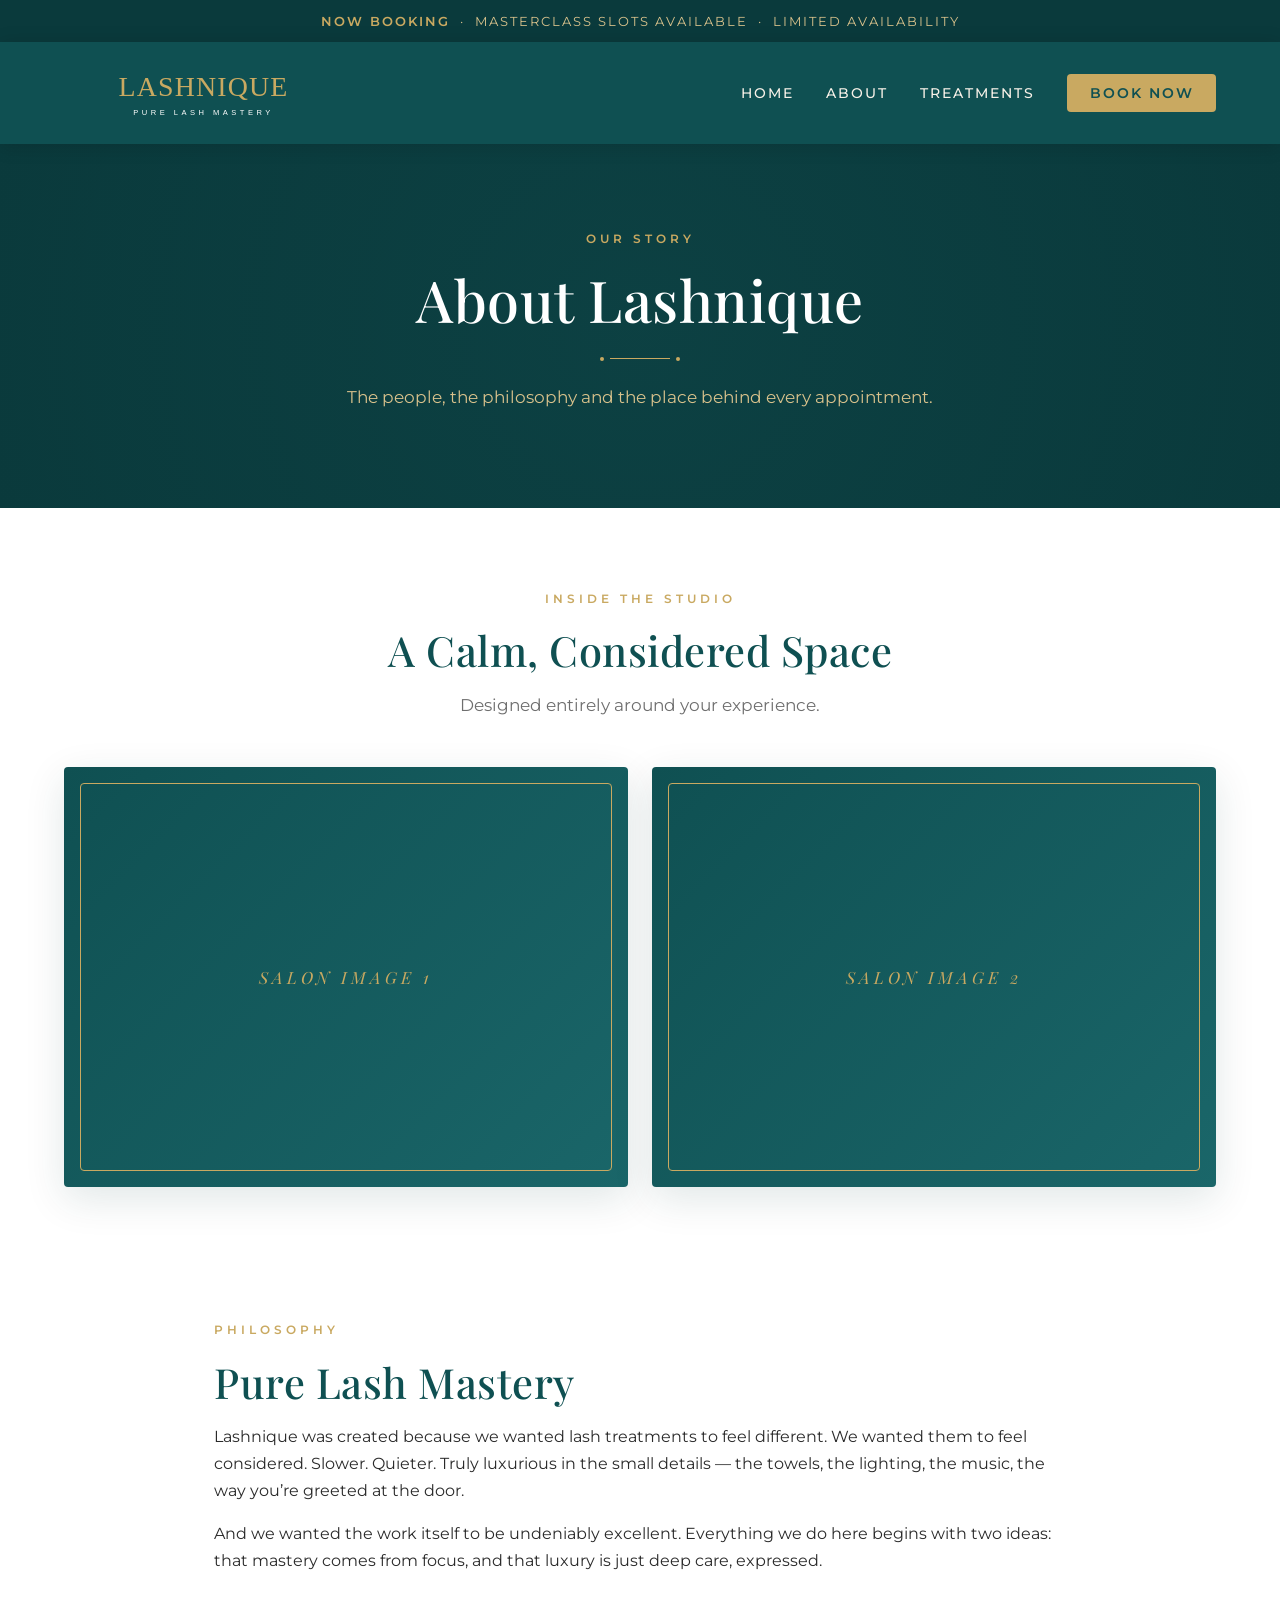
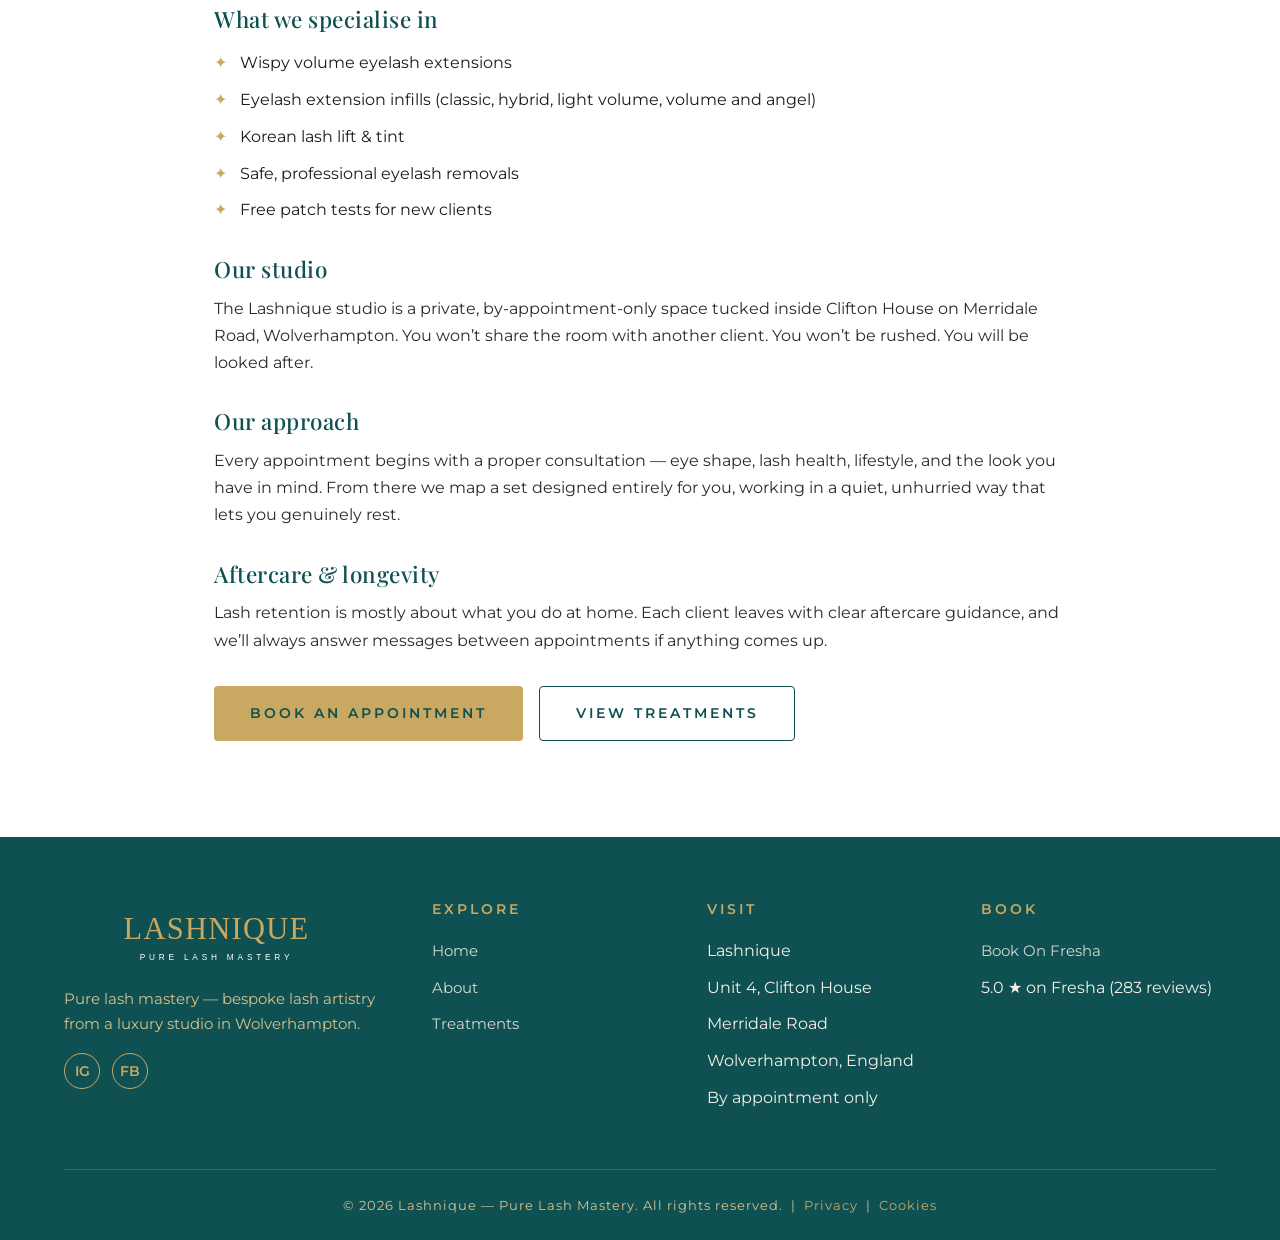
==== about.html @ 1be9c2ba "Add files via upload" ====
<!DOCTYPE html>
<html lang="en">
<head>
  <meta charset="UTF-8" />
  <meta name="viewport" content="width=device-width, initial-scale=1.0" />
  <title>About &mdash; Lashnique</title>
  <meta name="description" content="The story behind Lashnique &mdash; a luxury lash studio in Wolverhampton dedicated to pure lash mastery." />
  <link rel="icon" type="image/svg+xml" href="images/logo.svg" />
  <link rel="preconnect" href="https://fonts.googleapis.com" />
  <link rel="preconnect" href="https://fonts.gstatic.com" crossorigin />
  <link href="https://fonts.googleapis.com/css2?family=Playfair+Display:wght@400;500;600&family=Montserrat:wght@300;400;500;600;700&display=swap" rel="stylesheet" />
  <link rel="stylesheet" href="styles.css" />
</head>
<body>

  <div class="topbar">
    <div class="container"><strong>Now Booking</strong> &nbsp;&middot;&nbsp; Masterclass Slots Available &nbsp;&middot;&nbsp; Limited Availability</div>
  </div>

  <header class="site-header">
    <div class="nav-wrap">
      <a href="index.html" class="logo" aria-label="Lashnique home">
        <img src="images/logo-horizontal.svg" alt="Lashnique - Pure Lash Mastery" />
      </a>
      <button class="menu-toggle" aria-label="Open menu" onclick="document.getElementById('navLinks').classList.toggle('open')">&#9776;</button>
      <ul class="nav-links" id="navLinks">
        <li><a href="index.html">Home</a></li>
        <li><a href="about.html">About</a></li>
        <li><a href="appointments.html">Treatments</a></li>
        <li><a href="book.html" target="_blank" rel="noopener noreferrer" class="nav-cta">Book Now</a></li>
      </ul>
    </div>
  </header>

  <section class="page-header">
    <div class="container">
      <span class="eyebrow">Our Story</span>
      <h1>About Lashnique</h1>
      <div class="divider"></div>
      <p>The people, the philosophy and the place behind every appointment.</p>
    </div>
  </section>

  <!-- Salon Gallery -->
  <section class="salon-gallery-section">
    <div class="container">
      <span class="eyebrow" style="display:block;text-align:center;">Inside The Studio</span>
      <h2 class="section-title">A Calm, Considered Space</h2>
      <p class="section-sub">Designed entirely around your experience.</p>

      <div class="salon-gallery">
        <!-- Replace placeholder-text with: <img src="images/salon-1.jpg" alt="Lashnique studio interior" /> -->
        <div class="salon-image">
          <div class="placeholder-text">SALON IMAGE 1</div>
        </div>
        <!-- Replace placeholder-text with: <img src="images/salon-2.jpg" alt="Lashnique treatment room" /> -->
        <div class="salon-image">
          <div class="placeholder-text">SALON IMAGE 2</div>
        </div>
      </div>
    </div>
  </section>

  <section class="content-block">
    <div class="container">
      <span class="eyebrow">Philosophy</span>
      <h2>Pure Lash Mastery</h2>
      <p>Lashnique was created because we wanted lash treatments to feel different. We wanted them to feel considered. Slower. Quieter. Truly luxurious in the small details &mdash; the towels, the lighting, the music, the way you&rsquo;re greeted at the door.</p>
      <p>And we wanted the work itself to be undeniably excellent. Everything we do here begins with two ideas: that mastery comes from focus, and that luxury is just deep care, expressed.</p>

      <h3>What we specialise in</h3>
      <ul>
        <li>Wispy volume eyelash extensions</li>
        <li>Eyelash extension infills (classic, hybrid, light volume, volume and angel)</li>
        <li>Korean lash lift &amp; tint</li>
        <li>Safe, professional eyelash removals</li>
        <li>Free patch tests for new clients</li>
      </ul>

      <h3>Our studio</h3>
      <p>The Lashnique studio is a private, by-appointment-only space tucked inside Clifton House on Merridale Road, Wolverhampton. You won&rsquo;t share the room with another client. You won&rsquo;t be rushed. You will be looked after.</p>

      <h3>Our approach</h3>
      <p>Every appointment begins with a proper consultation &mdash; eye shape, lash health, lifestyle, and the look you have in mind. From there we map a set designed entirely for you, working in a quiet, unhurried way that lets you genuinely rest.</p>

      <h3>Aftercare &amp; longevity</h3>
      <p>Lash retention is mostly about what you do at home. Each client leaves with clear aftercare guidance, and we&rsquo;ll always answer messages between appointments if anything comes up.</p>

      <p style="margin-top: 2rem;">
        <a href="book.html" target="_blank" rel="noopener noreferrer" class="btn btn-primary">Book An Appointment</a>
        &nbsp;&nbsp;
        <a href="appointments.html" class="btn btn-outline" style="color: var(--teal-deep); border-color: var(--teal-deep);">View Treatments</a>
      </p>
    </div>
  </section>

  <footer class="site-footer">
    <div class="container">
      <div class="footer-grid">
        <div class="footer-brand">
          <img src="images/logo-horizontal.svg" alt="Lashnique" />
          <p>Pure lash mastery &mdash; bespoke lash artistry from a luxury studio in Wolverhampton.</p>
          <div class="socials">
            <a href="https://www.instagram.com/lashnique/" target="_blank" rel="noopener noreferrer" aria-label="Instagram">IG</a>
            <a href="https://www.facebook.com/lashniquesalon" target="_blank" rel="noopener noreferrer" aria-label="Facebook">FB</a>
          </div>
        </div>
        <div>
          <h4>Explore</h4>
          <ul>
            <li><a href="index.html">Home</a></li>
            <li><a href="about.html">About</a></li>
            <li><a href="appointments.html">Treatments</a></li>
              </ul>
        </div>
        <div>
          <h4>Visit</h4>
          <ul>
            <li>Lashnique</li>
            <li>Unit 4, Clifton House</li>
            <li>Merridale Road</li>
            <li>Wolverhampton, England</li>
            <li>By appointment only</li>
          </ul>
        </div>
        <div>
          <h4>Book</h4>
          <ul>
            <li><a href="book.html" target="_blank" rel="noopener noreferrer">Book On Fresha</a></li>
            <li>5.0 &#9733; on Fresha (283 reviews)</li>
          </ul>
        </div>
      </div>
      <div class="footer-bottom">
        &copy; 2026 Lashnique &mdash; Pure Lash Mastery. All rights reserved. &nbsp;|&nbsp;
        <a href="#">Privacy</a> &nbsp;|&nbsp; <a href="#">Cookies</a>
      </div>
    </div>
  </footer>

</body>
</html>
---- styles.css ----
/* =========================================================
   LASHNIQUE - Pure Lash Mastery
   Theme: Deep teal + gold luxury
   ========================================================= */

:root {
  --teal-deep:   #0f5052;   /* primary background */
  --teal-darker: #0a3a3c;   /* darker accent */
  --teal-soft:   #1a6669;   /* hover / subtle */
  --gold:        #c9a961;   /* primary gold */
  --gold-bright: #e0c074;   /* hover gold */
  --gold-soft:   #d9c28c;   /* soft accents */
  --cream:       #f7f1e8;   /* light cream / page bg */
  --white:       #ffffff;
  --ink:         #1a1a1a;
  --muted:       #6e6e6e;
  --border:      rgba(201, 169, 97, 0.25);

  --serif:  'Playfair Display', 'Cormorant Garamond', Georgia, 'Times New Roman', serif;
  --sans:   'Montserrat', 'Helvetica Neue', Arial, sans-serif;

  --maxw: 1200px;
  --radius: 4px;
  --shadow-soft: 0 10px 30px rgba(10, 58, 60, 0.08);
  --shadow-card: 0 12px 40px rgba(10, 58, 60, 0.12);
}

/* ---------- Reset ---------- */
* { box-sizing: border-box; margin: 0; padding: 0; }

html { scroll-behavior: smooth; }

body {
  font-family: var(--sans);
  font-size: 16px;
  line-height: 1.7;
  color: var(--ink);
  background: var(--cream);
  -webkit-font-smoothing: antialiased;
  -moz-osx-font-smoothing: grayscale;
}

img { max-width: 100%; height: auto; display: block; }
a { color: inherit; text-decoration: none; transition: color .25s ease; }

/* ---------- Typography ---------- */
h1, h2, h3, h4 {
  font-family: var(--serif);
  font-weight: 500;
  line-height: 1.2;
  color: var(--teal-deep);
  letter-spacing: 0.5px;
}

h1 { font-size: clamp(2rem, 5vw, 3.6rem); }
h2 { font-size: clamp(1.6rem, 3.5vw, 2.6rem); margin-bottom: 1rem; }
h3 { font-size: 1.4rem; margin-bottom: 0.75rem; }

p  { margin-bottom: 1rem; color: #2a2a2a; }

.eyebrow {
  display: inline-block;
  font-family: var(--sans);
  font-size: 0.78rem;
  font-weight: 600;
  letter-spacing: 4px;
  text-transform: uppercase;
  color: var(--gold);
  margin-bottom: 1rem;
}

.section-title {
  text-align: center;
  margin-bottom: 1rem;
}

.section-sub {
  text-align: center;
  max-width: 720px;
  margin: 0 auto 3rem;
  color: var(--muted);
  font-size: 1.05rem;
}

/* ---------- Layout ---------- */
.container {
  width: 100%;
  max-width: var(--maxw);
  margin: 0 auto;
  padding: 0 1.5rem;
}

section { padding: 5rem 0; }

/* ---------- Top Bar ---------- */
.topbar {
  background: var(--teal-darker);
  color: var(--gold-soft);
  font-size: 0.82rem;
  letter-spacing: 2px;
  text-transform: uppercase;
  padding: 0.6rem 0;
  text-align: center;
}

.topbar strong { color: var(--gold); font-weight: 600; }

/* ---------- Header / Nav ---------- */
.site-header {
  background: var(--teal-deep);
  position: sticky;
  top: 0;
  z-index: 100;
  box-shadow: 0 2px 18px rgba(0,0,0,0.15);
}

.nav-wrap {
  display: flex;
  align-items: center;
  justify-content: space-between;
  padding: 1.2rem 1.5rem;
  max-width: var(--maxw);
  margin: 0 auto;
  gap: 1.5rem;
}

.logo img {
  height: 64px;
  width: auto;
}

.nav-links {
  display: flex;
  list-style: none;
  gap: 2rem;
  align-items: center;
}

.nav-links a {
  color: var(--cream);
  font-size: 0.85rem;
  font-weight: 500;
  letter-spacing: 2px;
  text-transform: uppercase;
  position: relative;
  padding: 0.4rem 0;
}

.nav-links a:hover { color: var(--gold); }

.nav-links a::after {
  content: '';
  position: absolute;
  left: 0; right: 0; bottom: 0;
  height: 1px;
  background: var(--gold);
  transform: scaleX(0);
  transform-origin: center;
  transition: transform .3s ease;
}

.nav-links a:hover::after { transform: scaleX(1); }

.nav-cta {
  background: var(--gold);
  color: var(--teal-deep) !important;
  padding: 0.7rem 1.4rem !important;
  border-radius: var(--radius);
  font-weight: 600 !important;
}

.nav-cta:hover {
  background: var(--gold-bright);
}

.nav-cta::after { display: none !important; }

.menu-toggle {
  display: none;
  background: none;
  border: 0;
  color: var(--gold);
  font-size: 1.6rem;
  cursor: pointer;
}

/* ---------- Buttons ---------- */
.btn {
  display: inline-block;
  padding: 0.95rem 2.2rem;
  font-family: var(--sans);
  font-size: 0.85rem;
  font-weight: 600;
  letter-spacing: 3px;
  text-transform: uppercase;
  border-radius: var(--radius);
  cursor: pointer;
  transition: all .3s ease;
  border: 1px solid transparent;
}

.btn-primary {
  background: var(--gold);
  color: var(--teal-deep);
}

.btn-primary:hover {
  background: var(--gold-bright);
  transform: translateY(-2px);
  box-shadow: 0 10px 24px rgba(201,169,97,0.35);
}

.btn-outline {
  background: transparent;
  color: var(--gold);
  border-color: var(--gold);
}

.btn-outline:hover {
  background: var(--gold);
  color: var(--teal-deep);
}

.btn-light {
  background: var(--cream);
  color: var(--teal-deep);
}

.btn-light:hover { background: var(--white); }

/* ---------- Hero ---------- */
.hero {
  background:
    linear-gradient(rgba(10, 58, 60, 0.78), rgba(10, 58, 60, 0.78)),
    radial-gradient(circle at 30% 30%, #16686b 0%, #0a3a3c 70%);
  color: var(--cream);
  padding: 7rem 1.5rem 6rem;
  text-align: center;
  position: relative;
  overflow: hidden;
}

.hero::before {
  content: '';
  position: absolute;
  inset: 0;
  background-image:
    radial-gradient(circle at 20% 20%, rgba(201,169,97,0.08), transparent 40%),
    radial-gradient(circle at 80% 80%, rgba(201,169,97,0.06), transparent 40%);
  pointer-events: none;
}

.hero-inner { position: relative; max-width: 900px; margin: 0 auto; }

.hero h1 {
  color: var(--white);
  font-size: clamp(2.2rem, 5vw, 4rem);
  margin-bottom: 1.5rem;
}

.hero h1 .accent { color: var(--gold); font-style: italic; }

.hero p.lead {
  font-size: 1.15rem;
  color: var(--gold-soft);
  max-width: 640px;
  margin: 0 auto 2.5rem;
}

.hero-actions {
  display: flex;
  gap: 1rem;
  justify-content: center;
  flex-wrap: wrap;
}

.divider {
  width: 60px;
  height: 1px;
  background: var(--gold);
  margin: 1.5rem auto;
  position: relative;
}
.divider::before, .divider::after {
  content: '';
  position: absolute;
  top: 50%;
  width: 4px; height: 4px;
  background: var(--gold);
  border-radius: 50%;
  transform: translateY(-50%);
}
.divider::before { left: -10px; }
.divider::after  { right: -10px; }

/* ---------- About snippet ---------- */
.about-snippet {
  background: var(--white);
}

.about-grid {
  display: grid;
  grid-template-columns: 1fr 1fr;
  gap: 4rem;
  align-items: center;
}

.about-image {
  background: linear-gradient(135deg, var(--teal-deep), var(--teal-soft));
  height: 460px;
  border-radius: var(--radius);
  position: relative;
  overflow: hidden;
  box-shadow: var(--shadow-card);
}

.about-image::before {
  content: '';
  position: absolute;
  inset: 24px;
  border: 1px solid var(--gold);
  border-radius: var(--radius);
  pointer-events: none;
}

.about-image .badge {
  position: absolute;
  bottom: 20px;
  right: 20px;
  background: var(--gold);
  color: var(--teal-deep);
  padding: 0.8rem 1.2rem;
  border-radius: var(--radius);
  font-family: var(--serif);
  font-size: 0.95rem;
  font-weight: 600;
}

.about-image .placeholder-text {
  position: absolute;
  inset: 0;
  display: flex;
  align-items: center;
  justify-content: center;
  color: var(--gold);
  font-family: var(--serif);
  font-style: italic;
  font-size: 1.2rem;
  letter-spacing: 4px;
  text-align: center;
  padding: 2rem;
}

.about-text h2 { text-align: left; }

/* ---------- Services Cards ---------- */
.services {
  background: var(--cream);
}

.cards {
  display: grid;
  grid-template-columns: repeat(auto-fit, minmax(280px, 1fr));
  gap: 2rem;
  margin-top: 2rem;
}

.card {
  background: var(--white);
  border-radius: var(--radius);
  padding: 2.5rem 2rem;
  text-align: center;
  box-shadow: var(--shadow-soft);
  border-top: 3px solid var(--gold);
  transition: transform .3s ease, box-shadow .3s ease;
}

.card:hover {
  transform: translateY(-6px);
  box-shadow: var(--shadow-card);
}

.card .icon {
  width: 56px;
  height: 56px;
  margin: 0 auto 1.2rem;
  border-radius: 50%;
  background: var(--teal-deep);
  color: var(--gold);
  display: grid;
  place-items: center;
  font-family: var(--serif);
  font-size: 1.4rem;
  font-style: italic;
}

.card h3 {
  color: var(--teal-deep);
  margin-bottom: 0.6rem;
}

.card p {
  color: var(--muted);
  font-size: 0.95rem;
  margin-bottom: 1.5rem;
}

.card a {
  color: var(--gold);
  font-weight: 600;
  font-size: 0.82rem;
  letter-spacing: 2px;
  text-transform: uppercase;
}

.card a:hover { color: var(--teal-soft); }

/* ---------- Training feature ---------- */
.training-feature {
  background: var(--teal-deep);
  color: var(--cream);
}

.training-feature h2 { color: var(--white); }
.training-feature .eyebrow { color: var(--gold-soft); }
.training-feature .section-sub { color: var(--gold-soft); }

.course-grid {
  display: grid;
  grid-template-columns: repeat(auto-fit, minmax(260px, 1fr));
  gap: 1.5rem;
  margin-top: 2rem;
}

.course {
  background: rgba(255,255,255,0.04);
  border: 1px solid var(--border);
  padding: 1.8rem;
  border-radius: var(--radius);
  transition: all .3s ease;
}

.course:hover {
  border-color: var(--gold);
  background: rgba(201,169,97,0.06);
}

.course h3 {
  color: var(--gold);
  font-size: 1.15rem;
  margin-bottom: 0.6rem;
}

.course p {
  color: var(--cream);
  font-size: 0.92rem;
  opacity: 0.85;
  margin-bottom: 1rem;
}

.course .price {
  font-family: var(--serif);
  font-style: italic;
  color: var(--gold);
  font-size: 1.1rem;
}

.training-cta {
  text-align: center;
  margin-top: 3rem;
}

/* ---------- Appointments split ---------- */
.appointments-split {
  background: var(--white);
}

.split-grid {
  display: grid;
  grid-template-columns: 1fr 1fr;
  gap: 0;
  border-radius: var(--radius);
  overflow: hidden;
  box-shadow: var(--shadow-card);
}

.split-image {
  background: linear-gradient(135deg, var(--teal-soft), var(--teal-deep));
  min-height: 460px;
  position: relative;
}

.split-image::before {
  content: 'APPOINTMENTS';
  position: absolute;
  inset: 0;
  display: grid;
  place-items: center;
  font-family: var(--serif);
  font-style: italic;
  letter-spacing: 8px;
  color: var(--gold);
  font-size: 1.4rem;
}

.split-content {
  background: var(--cream);
  padding: 3.5rem;
  display: flex;
  flex-direction: column;
  justify-content: center;
}

.split-content h2 { text-align: left; }

/* ---------- Reviews ---------- */
.reviews {
  background: var(--cream);
}

.reviews-stars {
  display: flex;
  justify-content: center;
  gap: 6px;
  color: var(--gold);
  font-size: 1.4rem;
  margin-bottom: 0.5rem;
}

.reviews-meta {
  text-align: center;
  color: var(--muted);
  font-size: 0.95rem;
  margin-bottom: 3rem;
}

.review-grid {
  display: grid;
  grid-template-columns: repeat(auto-fit, minmax(300px, 1fr));
  gap: 1.5rem;
}

.review {
  background: var(--white);
  padding: 2rem;
  border-radius: var(--radius);
  box-shadow: var(--shadow-soft);
  border-left: 3px solid var(--gold);
  display: flex;
  flex-direction: column;
}

.review .stars {
  color: var(--gold);
  margin-bottom: 0.8rem;
  letter-spacing: 2px;
}

.review p {
  color: #333;
  font-size: 0.95rem;
  font-style: italic;
  flex: 1;
}

.review .reviewer {
  margin-top: 1rem;
  font-weight: 600;
  color: var(--teal-deep);
  font-size: 0.95rem;
}

.review .source {
  font-size: 0.78rem;
  color: var(--muted);
  letter-spacing: 1px;
  text-transform: uppercase;
}

/* ---------- Newsletter ---------- */
.newsletter {
  background: var(--teal-darker);
  color: var(--cream);
  text-align: center;
}

.newsletter h2 { color: var(--white); }
.newsletter p { color: var(--gold-soft); max-width: 540px; margin: 0 auto 2rem; }

.newsletter-form {
  display: flex;
  max-width: 480px;
  margin: 0 auto;
  gap: 0.5rem;
  flex-wrap: wrap;
  justify-content: center;
}

.newsletter-form input {
  flex: 1;
  min-width: 220px;
  padding: 0.95rem 1.2rem;
  border: 1px solid var(--border);
  background: rgba(255,255,255,0.05);
  color: var(--white);
  border-radius: var(--radius);
  font-family: var(--sans);
  font-size: 0.95rem;
}

.newsletter-form input::placeholder { color: rgba(247,241,232,0.5); }

.newsletter-form input:focus {
  outline: none;
  border-color: var(--gold);
  background: rgba(255,255,255,0.08);
}

/* ---------- Footer ---------- */
.site-footer {
  background: var(--teal-deep);
  color: var(--cream);
  padding: 4rem 0 1.5rem;
}

.footer-grid {
  display: grid;
  grid-template-columns: 1.4fr 1fr 1fr 1fr;
  gap: 2.5rem;
  padding-bottom: 3rem;
  border-bottom: 1px solid var(--border);
}

.footer-brand img { height: 70px; margin-bottom: 1rem; }

.footer-brand p {
  color: var(--gold-soft);
  font-size: 0.92rem;
  max-width: 320px;
}

.footer-grid h4 {
  color: var(--gold);
  font-family: var(--sans);
  font-size: 0.85rem;
  letter-spacing: 3px;
  text-transform: uppercase;
  margin-bottom: 1.2rem;
  font-weight: 600;
}

.footer-grid ul { list-style: none; }
.footer-grid li { margin-bottom: 0.6rem; }
.footer-grid li a {
  color: var(--cream);
  font-size: 0.92rem;
  opacity: 0.85;
}
.footer-grid li a:hover { color: var(--gold); opacity: 1; }

.socials {
  display: flex;
  gap: 0.75rem;
  margin-top: 0.5rem;
}

.socials a {
  width: 36px; height: 36px;
  border: 1px solid var(--gold);
  border-radius: 50%;
  display: grid;
  place-items: center;
  font-size: 0.85rem;
  font-weight: 600;
  color: var(--gold);
  transition: all .25s ease;
}

.socials a:hover { background: var(--gold); color: var(--teal-deep); }

.footer-bottom {
  padding-top: 1.5rem;
  text-align: center;
  font-size: 0.82rem;
  color: var(--gold-soft);
  letter-spacing: 1px;
}

.footer-bottom a { color: var(--gold); }

/* ---------- Salon Gallery (About page) ---------- */
.salon-gallery-section {
  background: var(--white);
  padding: 5rem 0 3rem;
}

.salon-gallery {
  display: grid;
  grid-template-columns: 1fr 1fr;
  gap: 1.5rem;
  margin-top: 2.5rem;
}

.salon-image {
  background: linear-gradient(135deg, var(--teal-deep), var(--teal-soft));
  height: 420px;
  border-radius: var(--radius);
  position: relative;
  overflow: hidden;
  box-shadow: var(--shadow-card);
  background-size: cover;
  background-position: center;
}

.salon-image::before {
  content: '';
  position: absolute;
  inset: 16px;
  border: 1px solid var(--gold);
  border-radius: var(--radius);
  pointer-events: none;
  z-index: 1;
}

.salon-image .placeholder-text {
  position: absolute;
  inset: 0;
  display: flex;
  align-items: center;
  justify-content: center;
  color: var(--gold);
  font-family: var(--serif);
  font-style: italic;
  font-size: 1.05rem;
  letter-spacing: 4px;
  text-align: center;
  padding: 2rem;
  z-index: 2;
}

.salon-image img {
  width: 100%;
  height: 100%;
  object-fit: cover;
  display: block;
}

@media (max-width: 700px) {
  .salon-gallery {
    grid-template-columns: 1fr;
  }
  .salon-image {
    height: 320px;
  }
}

/* ---------- Page Header (interior pages) ---------- */
.page-header {
  background:
    linear-gradient(rgba(10,58,60,0.85), rgba(10,58,60,0.85)),
    radial-gradient(circle at center, var(--teal-soft), var(--teal-darker));
  color: var(--cream);
  text-align: center;
  padding: 5rem 1.5rem;
}

.page-header h1 {
  color: var(--white);
  margin-bottom: 0.5rem;
}

.page-header p {
  color: var(--gold-soft);
  font-size: 1.05rem;
}

/* ---------- Content blocks ---------- */
.content-block {
  background: var(--white);
}

.content-block .container {
  max-width: 900px;
}

.content-block h2 { text-align: left; }
.content-block h3 { color: var(--teal-deep); margin-top: 2rem; }

.content-block ul {
  list-style: none;
  padding-left: 0;
  margin: 1rem 0 1.5rem;
}

.content-block ul li {
  padding-left: 1.6rem;
  position: relative;
  margin-bottom: 0.6rem;
}

.content-block ul li::before {
  content: '✦';
  position: absolute;
  left: 0;
  color: var(--gold);
}

/* ---------- Contact form ---------- */
.contact-grid {
  display: grid;
  grid-template-columns: 1fr 1fr;
  gap: 3rem;
  align-items: start;
}

.contact-info p {
  color: #333;
  margin-bottom: 0.4rem;
}

.contact-info .info-row {
  margin-bottom: 1.6rem;
  padding-bottom: 1.6rem;
  border-bottom: 1px solid var(--border);
}

.contact-info .label {
  font-family: var(--sans);
  font-size: 0.78rem;
  letter-spacing: 3px;
  text-transform: uppercase;
  color: var(--gold);
  margin-bottom: 0.4rem;
  font-weight: 600;
}

.contact-form {
  background: var(--cream);
  padding: 2.5rem;
  border-radius: var(--radius);
  border-top: 3px solid var(--gold);
}

.form-row {
  display: grid;
  grid-template-columns: 1fr 1fr;
  gap: 1rem;
}

.form-group {
  margin-bottom: 1.2rem;
}

.form-group label {
  display: block;
  font-size: 0.8rem;
  letter-spacing: 2px;
  text-transform: uppercase;
  color: var(--teal-deep);
  font-weight: 600;
  margin-bottom: 0.4rem;
}

.form-group input,
.form-group textarea,
.form-group select {
  width: 100%;
  padding: 0.85rem 1rem;
  font-family: var(--sans);
  font-size: 0.95rem;
  border: 1px solid #ddd;
  border-radius: var(--radius);
  background: var(--white);
  transition: border-color .25s ease;
}

.form-group input:focus,
.form-group textarea:focus,
.form-group select:focus {
  outline: none;
  border-color: var(--gold);
}

.form-group textarea {
  min-height: 140px;
  resize: vertical;
}

/* ---------- Responsive ---------- */
@media (max-width: 900px) {
  section { padding: 3.5rem 0; }

  .menu-toggle { display: block; }

  .nav-links {
    display: none;
    position: absolute;
    top: 100%; left: 0; right: 0;
    background: var(--teal-darker);
    flex-direction: column;
    gap: 0;
    padding: 1rem 0;
    border-top: 1px solid var(--border);
  }

  .nav-links.open { display: flex; }
  .nav-links li { width: 100%; text-align: center; }
  .nav-links a { display: block; padding: 0.9rem 1rem; }
  .nav-links a::after { display: none; }
  .nav-cta { margin: 0.5rem 1.5rem; }

  .about-grid,
  .split-grid,
  .contact-grid,
  .form-row {
    grid-template-columns: 1fr;
  }

  .about-image { height: 320px; }

  .split-content { padding: 2.5rem 1.8rem; }

  .footer-grid {
    grid-template-columns: 1fr 1fr;
    gap: 2rem;
  }

  .footer-brand { grid-column: 1 / -1; }
}

@media (max-width: 560px) {
  .footer-grid { grid-template-columns: 1fr; }
  .hero { padding: 5rem 1.2rem 4rem; }
  .logo img { height: 52px; }
}
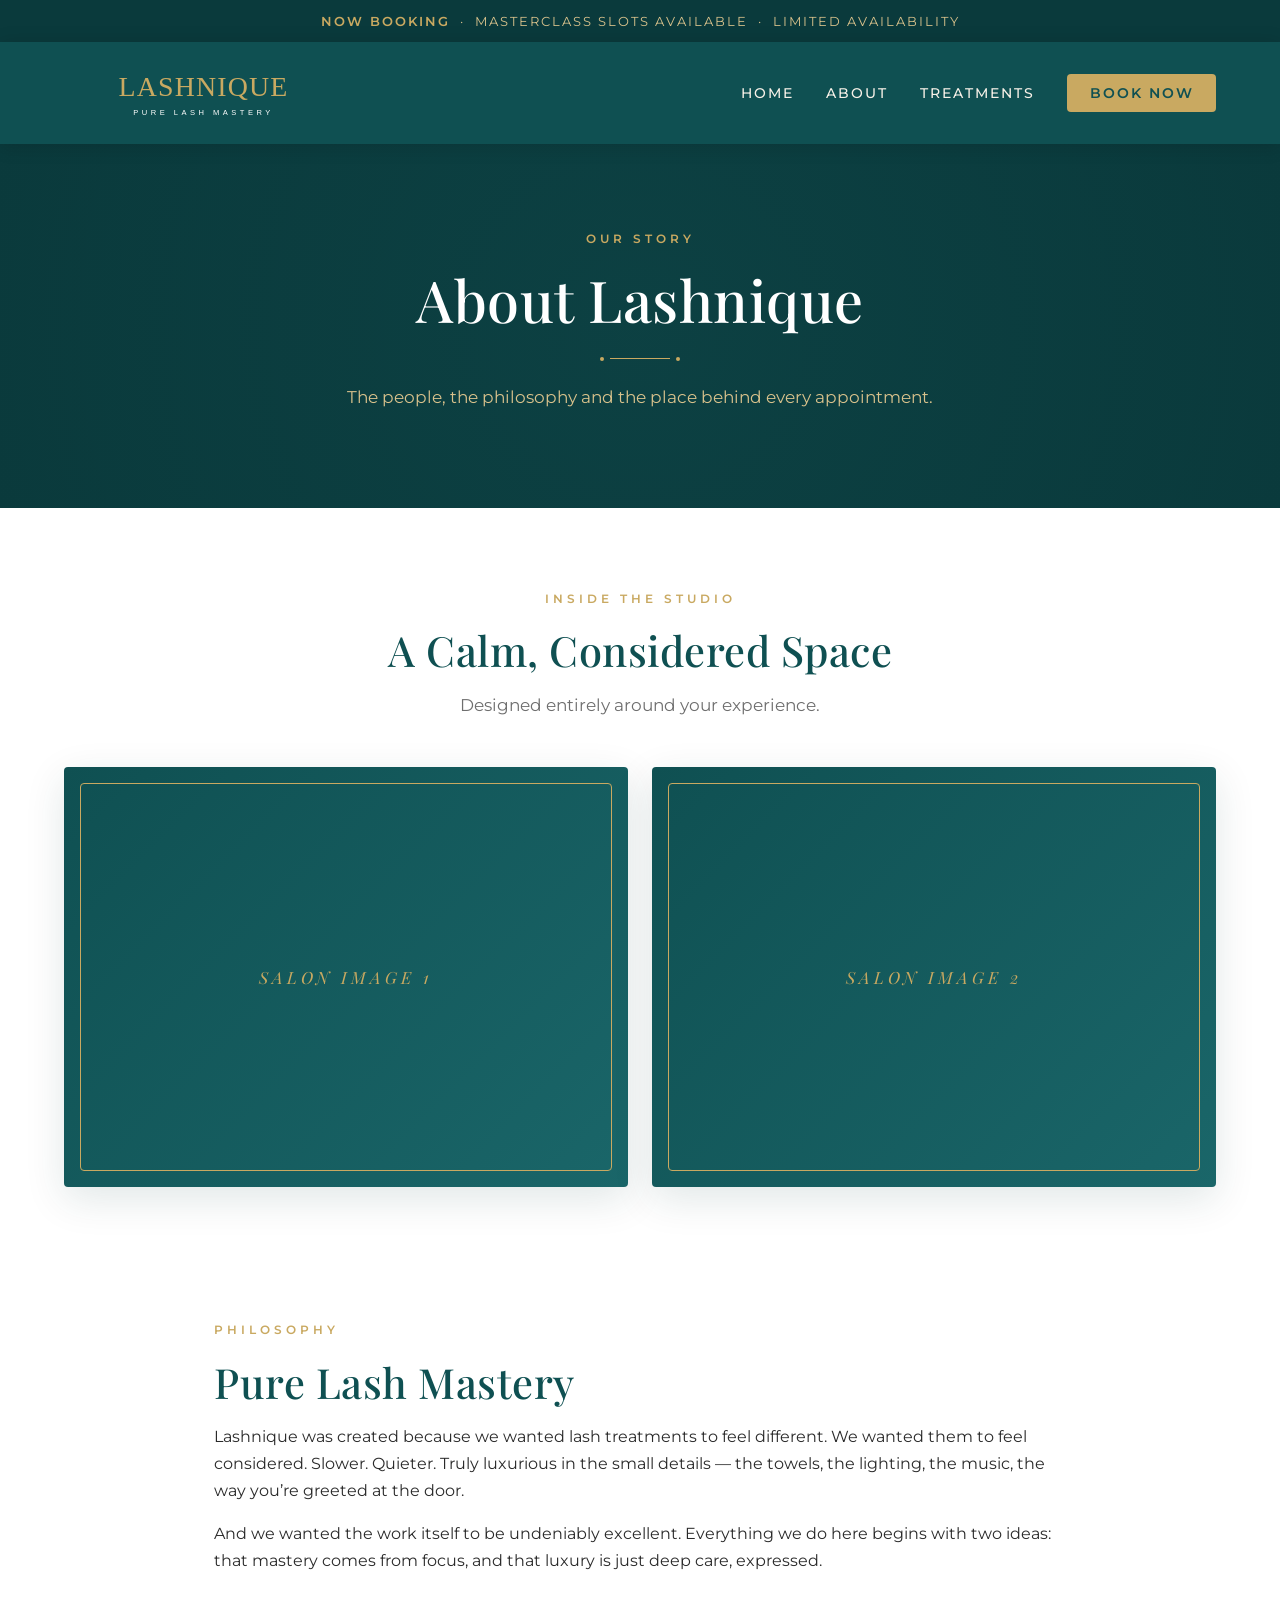
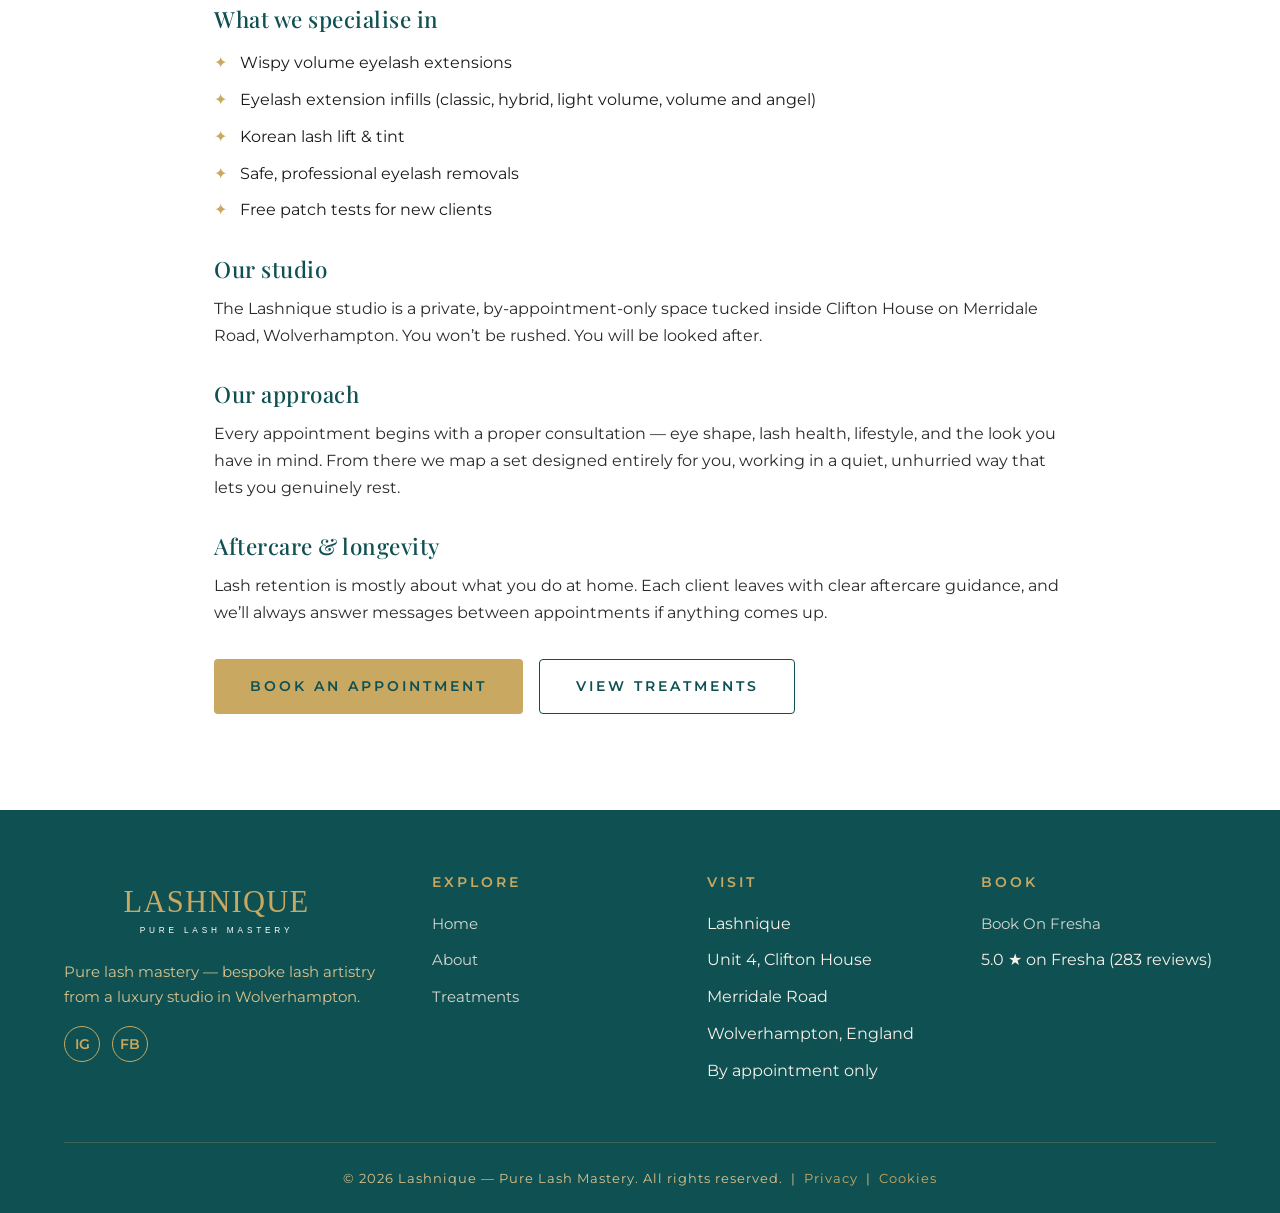
==== commit cc7437a5: "Update about.html" ====
--- a/about.html
+++ b/about.html
@@ -78,7 +78,7 @@
       </ul>
 
       <h3>Our studio</h3>
-      <p>The Lashnique studio is a private, by-appointment-only space tucked inside Clifton House on Merridale Road, Wolverhampton. You won&rsquo;t share the room with another client. You won&rsquo;t be rushed. You will be looked after.</p>
+      <p>The Lashnique studio is a private, by-appointment-only space tucked inside Clifton House on Merridale Road, Wolverhampton. You won&rsquo;t be rushed. You will be looked after.</p>
 
       <h3>Our approach</h3>
       <p>Every appointment begins with a proper consultation &mdash; eye shape, lash health, lifestyle, and the look you have in mind. From there we map a set designed entirely for you, working in a quiet, unhurried way that lets you genuinely rest.</p>
--- a/styles.css
+++ b/styles.css
@@ -486,12 +486,13 @@
 
 .split-image {
   background: linear-gradient(135deg, var(--teal-soft), var(--teal-deep));
+  aspect-ratio: 1 / 1;
   min-height: 460px;
   position: relative;
-}
-
-.split-image::before {
-  content: 'APPOINTMENTS';
+  overflow: hidden;
+}
+
+.split-image .placeholder-text {
   position: absolute;
   inset: 0;
   display: grid;
@@ -501,7 +502,28 @@
   letter-spacing: 8px;
   color: var(--gold);
   font-size: 1.4rem;
-}
+  text-align: center;
+  padding: 2rem;
+  z-index: 1;
+}
+
+/* Slideshow (rotation handled by JS in index.html) */
+.split-image .slide {
+  position: absolute;
+  inset: 0;
+  width: 100%;
+  height: 100%;
+  object-fit: contain;
+  object-position: center;
+  opacity: 0;
+  transition: opacity 1s ease-in-out;
+  z-index: 2;
+  max-width: none;
+}
+
+/* Fallback for no-JS: show first slide */
+.split-image .slide:first-of-type { opacity: 1; }
+.split-image .slide.is-active { opacity: 1; }
 
 .split-content {
   background: var(--cream);
